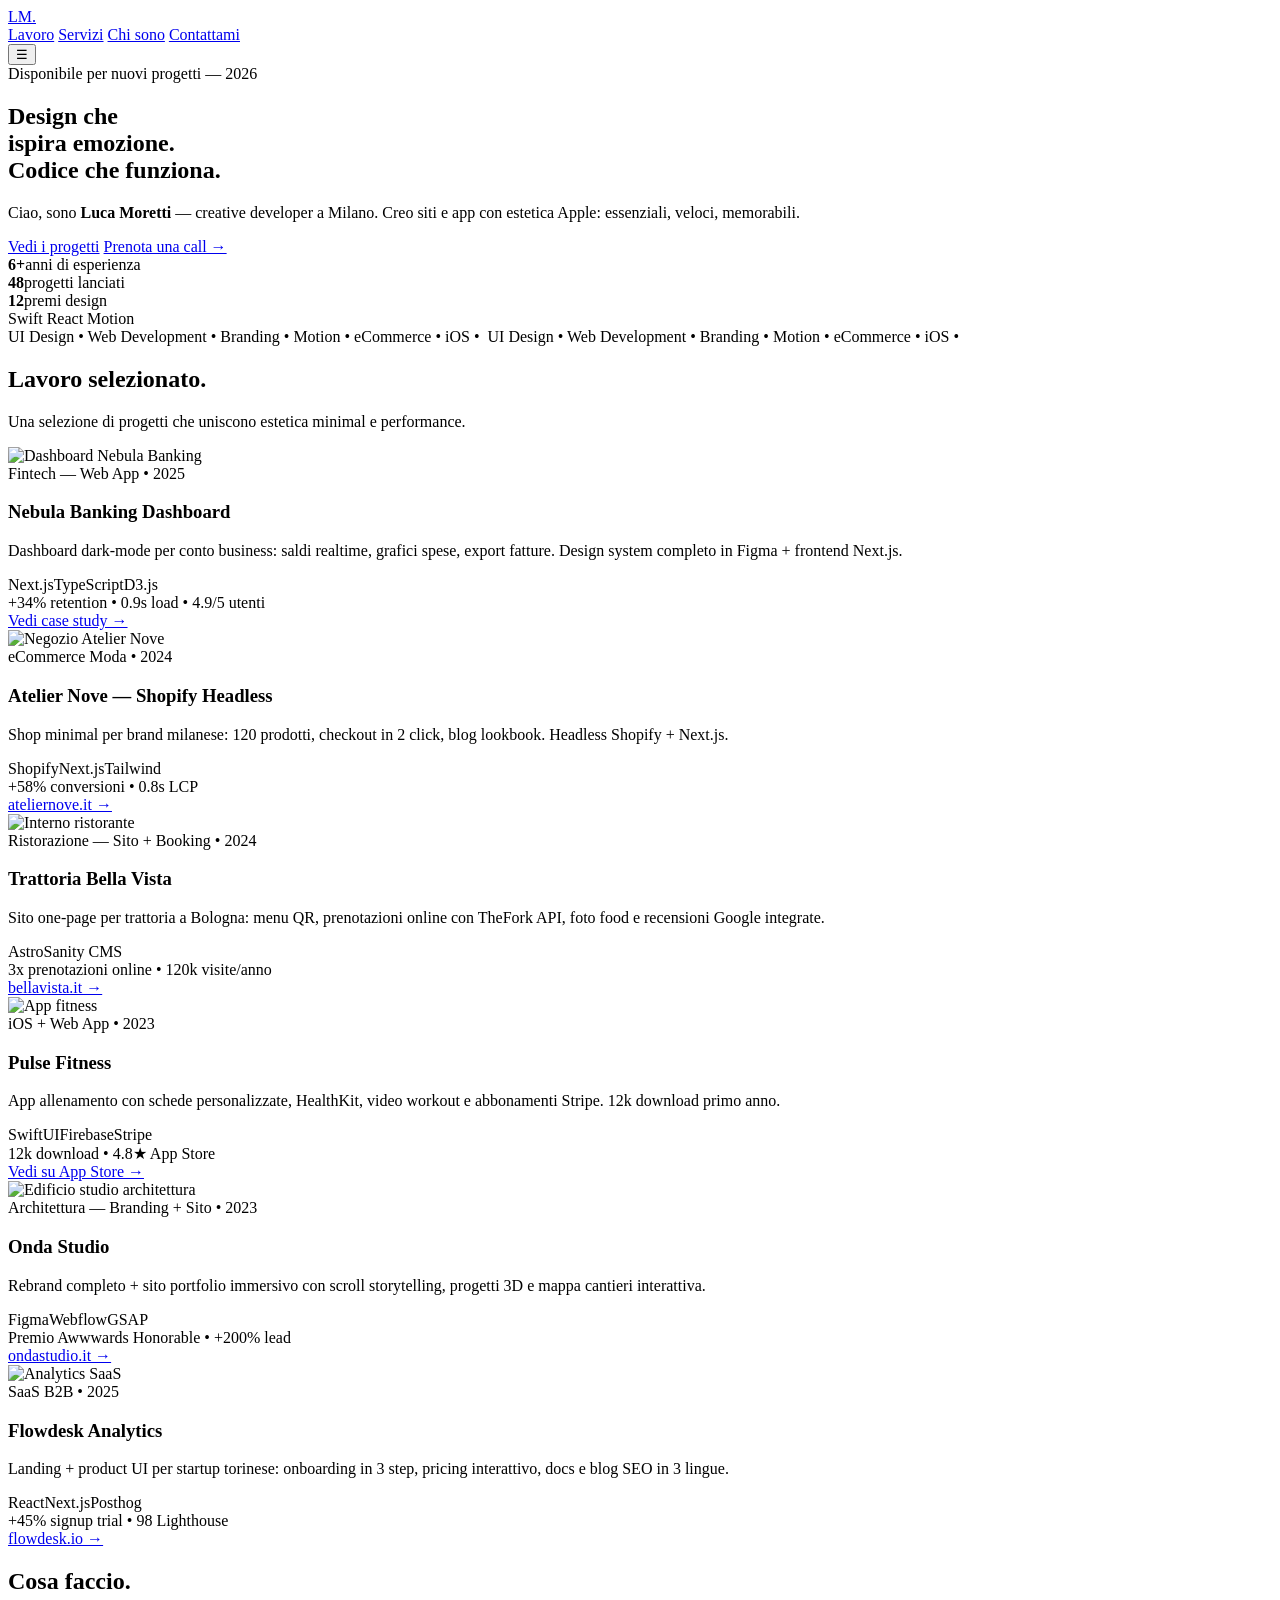
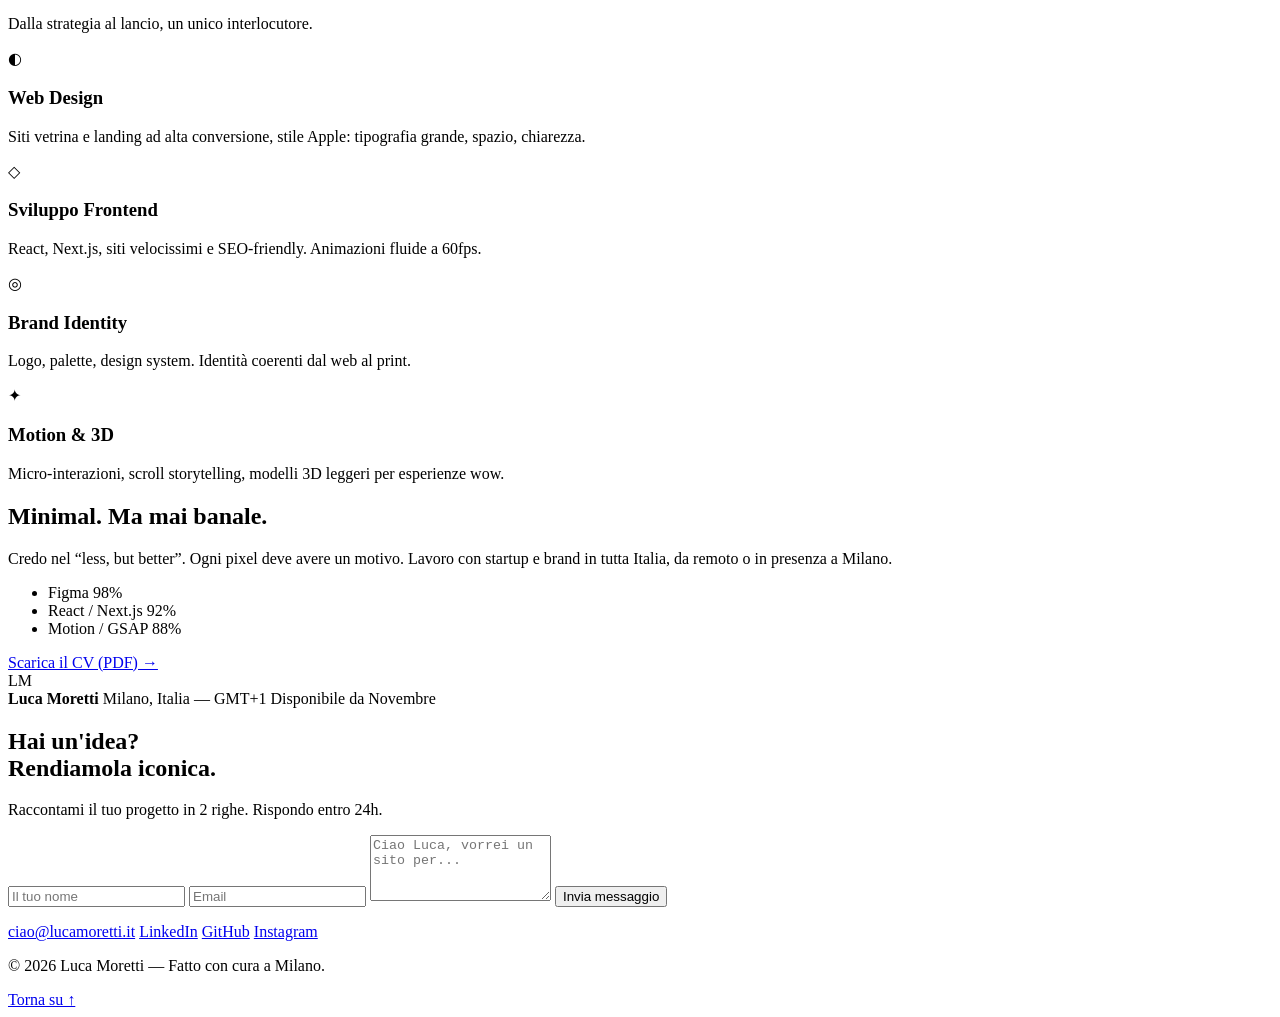
==== il-mio-sito/index.html @ 9b1bffd5 "Add files via upload" ====
<!DOCTYPE html>
<html lang="it">
<head>
<meta charset="UTF-8" />
<meta name="viewport" content="width=device-width, initial-scale=1.0" />
<title>Luca Moretti — Creative Developer & Designer</title>
<meta name="description" content="Portfolio di Luca Moretti, creative developer e designer. Progetti digitali moderni, interfacce eleganti, esperienze memorabili." />
<link rel="preconnect" href="https://fonts.googleapis.com">
<link rel="preconnect" href="https://fonts.gstatic.com" crossorigin>
<link href="https://fonts.googleapis.com/css2?family=Inter:wght@300;400;500;600;700;800&display=swap" rel="stylesheet">
<link rel="stylesheet" href="style.css" />
</head>
<body>
<header class="nav" id="nav">
  <div class="nav-inner">
    <a href="#" class="logo">LM<span>.</span></a>
    <nav class="nav-links" id="navLinks">
      <a href="#lavoro">Lavoro</a>
      <a href="#servizi">Servizi</a>
      <a href="#about">Chi sono</a>
      <a href="#contatti" class="btn-small">Contattami</a>
    </nav>
    <button class="menu-btn" id="menuBtn" aria-label="Menu">☰</button>
  </div>
</header>

<main>
<section class="hero">
  <div class="hero-badge reveal">Disponibile per nuovi progetti — 2026</div>
  <h1 class="reveal">Design che<br/><span class="gradient">ispira emozione.</span><br/>Codice che funziona.</h1>
  <p class="hero-sub reveal">Ciao, sono <strong>Luca Moretti</strong> — creative developer a Milano. Creo siti e app con estetica Apple: essenziali, veloci, memorabili.</p>
  <div class="hero-cta reveal">
    <a href="#lavoro" class="btn-primary">Vedi i progetti</a>
    <a href="#contatti" class="btn-secondary">Prenota una call →</a>
  </div>
  <div class="hero-stats reveal">
    <div><strong>6+</strong><span>anni di esperienza</span></div>
    <div><strong>48</strong><span>progetti lanciati</span></div>
    <div><strong>12</strong><span>premi design</span></div>
  </div>
  <div class="hero-visual reveal">
    <div class="glass-card">
      <div class="dots"><i></i><i></i><i></i></div>
      <div class="code-line w90"></div>
      <div class="code-line w70"></div>
      <div class="code-line w80"></div>
      <div class="pill-row">
        <span class="pill blue">Swift</span>
        <span class="pill violet">React</span>
        <span class="pill green">Motion</span>
      </div>
    </div>
    <div class="glow"></div>
  </div>
</section>

<section class="marquee" aria-hidden="true">
  <div class="marquee-track">
    <span>UI Design • Web Development • Branding • Motion • eCommerce • iOS •&nbsp;</span>
    <span>UI Design • Web Development • Branding • Motion • eCommerce • iOS •&nbsp;</span>
  </div>
</section>

<section id="lavoro" class="section">
  <div class="section-head reveal">
    <h2>Lavoro selezionato.</h2>
    <p>Una selezione di progetti che uniscono estetica minimal e performance.</p>
  </div>
  <div class="grid">
    <article class="card large reveal">
      <div class="card-img"><img src="https://images.unsplash.com/photo-1551288049-bebda4e38f71?w=900&q=80&auto=format&fit=crop" alt="Dashboard Nebula Banking" loading="lazy" /></div>
      <div class="card-body">
        <span class="tag">Fintech — Web App • 2025</span>
        <h3>Nebula Banking Dashboard</h3>
        <p>Dashboard dark-mode per conto business: saldi realtime, grafici spese, export fatture. Design system completo in Figma + frontend Next.js.</p>
        <div class="stack"><span>Next.js</span><span>TypeScript</span><span>D3.js</span></div>
        <div class="result">+34% retention • 0.9s load • 4.9/5 utenti</div>
        <a class="card-link" href="#contatti">Vedi case study →</a>
      </div>
    </article>
    <article class="card reveal">
      <div class="card-img"><img src="https://images.unsplash.com/photo-1441986300917-64674bd600d8?w=800&q=80&auto=format&fit=crop" alt="Negozio Atelier Nove" loading="lazy" /></div>
      <div class="card-body">
        <span class="tag">eCommerce Moda • 2024</span>
        <h3>Atelier Nove — Shopify Headless</h3>
        <p>Shop minimal per brand milanese: 120 prodotti, checkout in 2 click, blog lookbook. Headless Shopify + Next.js.</p>
        <div class="stack"><span>Shopify</span><span>Next.js</span><span>Tailwind</span></div>
        <div class="result">+58% conversioni • 0.8s LCP</div>
        <a class="card-link" href="#contatti">ateliernove.it →</a>
      </div>
    </article>
    <article class="card reveal">
      <div class="card-img"><img src="https://images.unsplash.com/photo-1517248135467-4c7edcad34c4?w=800&q=80&auto=format&fit=crop" alt="Interno ristorante" loading="lazy" /></div>
      <div class="card-body">
        <span class="tag">Ristorazione — Sito + Booking • 2024</span>
        <h3>Trattoria Bella Vista</h3>
        <p>Sito one-page per trattoria a Bologna: menu QR, prenotazioni online con TheFork API, foto food e recensioni Google integrate.</p>
        <div class="stack"><span>Astro</span><span>Sanity CMS</span></div>
        <div class="result">3x prenotazioni online • 120k visite/anno</div>
        <a class="card-link" href="#contatti">bellavista.it →</a>
      </div>
    </article>
    <article class="card reveal">
      <div class="card-img"><img src="https://images.unsplash.com/photo-1571019613454-1cb2f99b2d8b?w=800&q=80&auto=format&fit=crop" alt="App fitness" loading="lazy" /></div>
      <div class="card-body">
        <span class="tag">iOS + Web App • 2023</span>
        <h3>Pulse Fitness</h3>
        <p>App allenamento con schede personalizzate, HealthKit, video workout e abbonamenti Stripe. 12k download primo anno.</p>
        <div class="stack"><span>SwiftUI</span><span>Firebase</span><span>Stripe</span></div>
        <div class="result">12k download • 4.8★ App Store</div>
        <a class="card-link" href="#contatti">Vedi su App Store →</a>
      </div>
    </article>
    <article class="card reveal">
      <div class="card-img"><img src="https://images.unsplash.com/photo-1486406146926-c627a92ad1ab?w=800&q=80&auto=format&fit=crop" alt="Edificio studio architettura" loading="lazy" /></div>
      <div class="card-body">
        <span class="tag">Architettura — Branding + Sito • 2023</span>
        <h3>Onda Studio</h3>
        <p>Rebrand completo + sito portfolio immersivo con scroll storytelling, progetti 3D e mappa cantieri interattiva.</p>
        <div class="stack"><span>Figma</span><span>Webflow</span><span>GSAP</span></div>
        <div class="result">Premio Awwwards Honorable • +200% lead</div>
        <a class="card-link" href="#contatti">ondastudio.it →</a>
      </div>
    </article>
    <article class="card reveal">
      <div class="card-img"><img src="https://images.unsplash.com/photo-1460925895917-afdab827c52f?w=800&q=80&auto=format&fit=crop" alt="Analytics SaaS" loading="lazy" /></div>
      <div class="card-body">
        <span class="tag">SaaS B2B • 2025</span>
        <h3>Flowdesk Analytics</h3>
        <p>Landing + product UI per startup torinese: onboarding in 3 step, pricing interattivo, docs e blog SEO in 3 lingue.</p>
        <div class="stack"><span>React</span><span>Next.js</span><span>Posthog</span></div>
        <div class="result">+45% signup trial • 98 Lighthouse</div>
        <a class="card-link" href="#contatti">flowdesk.io →</a>
      </div>
    </article>
  </div>
</section>

<section id="servizi" class="section dark-panel">
  <div class="section-head reveal">
    <h2>Cosa faccio.</h2>
    <p>Dalla strategia al lancio, un unico interlocutore.</p>
  </div>
  <div class="services">
    <div class="service reveal"><div class="icon">◐</div><h3>Web Design</h3><p>Siti vetrina e landing ad alta conversione, stile Apple: tipografia grande, spazio, chiarezza.</p></div>
    <div class="service reveal"><div class="icon">◇</div><h3>Sviluppo Frontend</h3><p>React, Next.js, siti velocissimi e SEO-friendly. Animazioni fluide a 60fps.</p></div>
    <div class="service reveal"><div class="icon">◎</div><h3>Brand Identity</h3><p>Logo, palette, design system. Identità coerenti dal web al print.</p></div>
    <div class="service reveal"><div class="icon">✦</div><h3>Motion & 3D</h3><p>Micro-interazioni, scroll storytelling, modelli 3D leggeri per esperienze wow.</p></div>
  </div>
</section>

<section id="about" class="section about">
  <div class="about-text reveal">
    <h2>Minimal. Ma mai banale.</h2>
    <p>Credo nel “less, but better”. Ogni pixel deve avere un motivo. Lavoro con startup e brand in tutta Italia, da remoto o in presenza a Milano.</p>
    <ul class="skills">
      <li>Figma <span>98%</span><div class="bar"><i style="width:98%"></i></div></li>
      <li>React / Next.js <span>92%</span><div class="bar"><i style="width:92%"></i></div></li>
      <li>Motion / GSAP <span>88%</span><div class="bar"><i style="width:88%"></i></div></li>
    </ul>
    <a href="#contatti" class="link">Scarica il CV (PDF) →</a>
  </div>
  <div class="about-photo reveal">
    <div class="avatar">LM</div>
    <div class="about-card">
      <strong>Luca Moretti</strong>
      <span>Milano, Italia — GMT+1</span>
      <span class="status"><i></i> Disponibile da Novembre</span>
    </div>
  </div>
</section>

<section id="contatti" class="section cta-section">
  <div class="cta-box reveal">
    <h2>Hai un'idea?<br/>Rendiamola iconica.</h2>
    <p>Raccontami il tuo progetto in 2 righe. Rispondo entro 24h.</p>
    <form id="contactForm" class="form">
      <input type="text" id="name" placeholder="Il tuo nome" required />
      <input type="email" id="email" placeholder="Email" required />
      <textarea id="msg" rows="4" placeholder="Ciao Luca, vorrei un sito per..." required></textarea>
      <button type="submit" class="btn-primary full">Invia messaggio</button>
      <p class="form-note" id="formNote"></p>
    </form>
    <div class="contacts">
      <a href="mailto:ciao@lucamoretti.it">ciao@lucamoretti.it</a>
      <a href="#">LinkedIn</a>
      <a href="#">GitHub</a>
      <a href="#">Instagram</a>
    </div>
  </div>
</section>
</main>

<footer>
  <p>© 2026 Luca Moretti — Fatto con cura a Milano.</p>
  <a href="#" id="topBtn">Torna su ↑</a>
</footer>

<script src="script.js"></script>
</body>
</html>
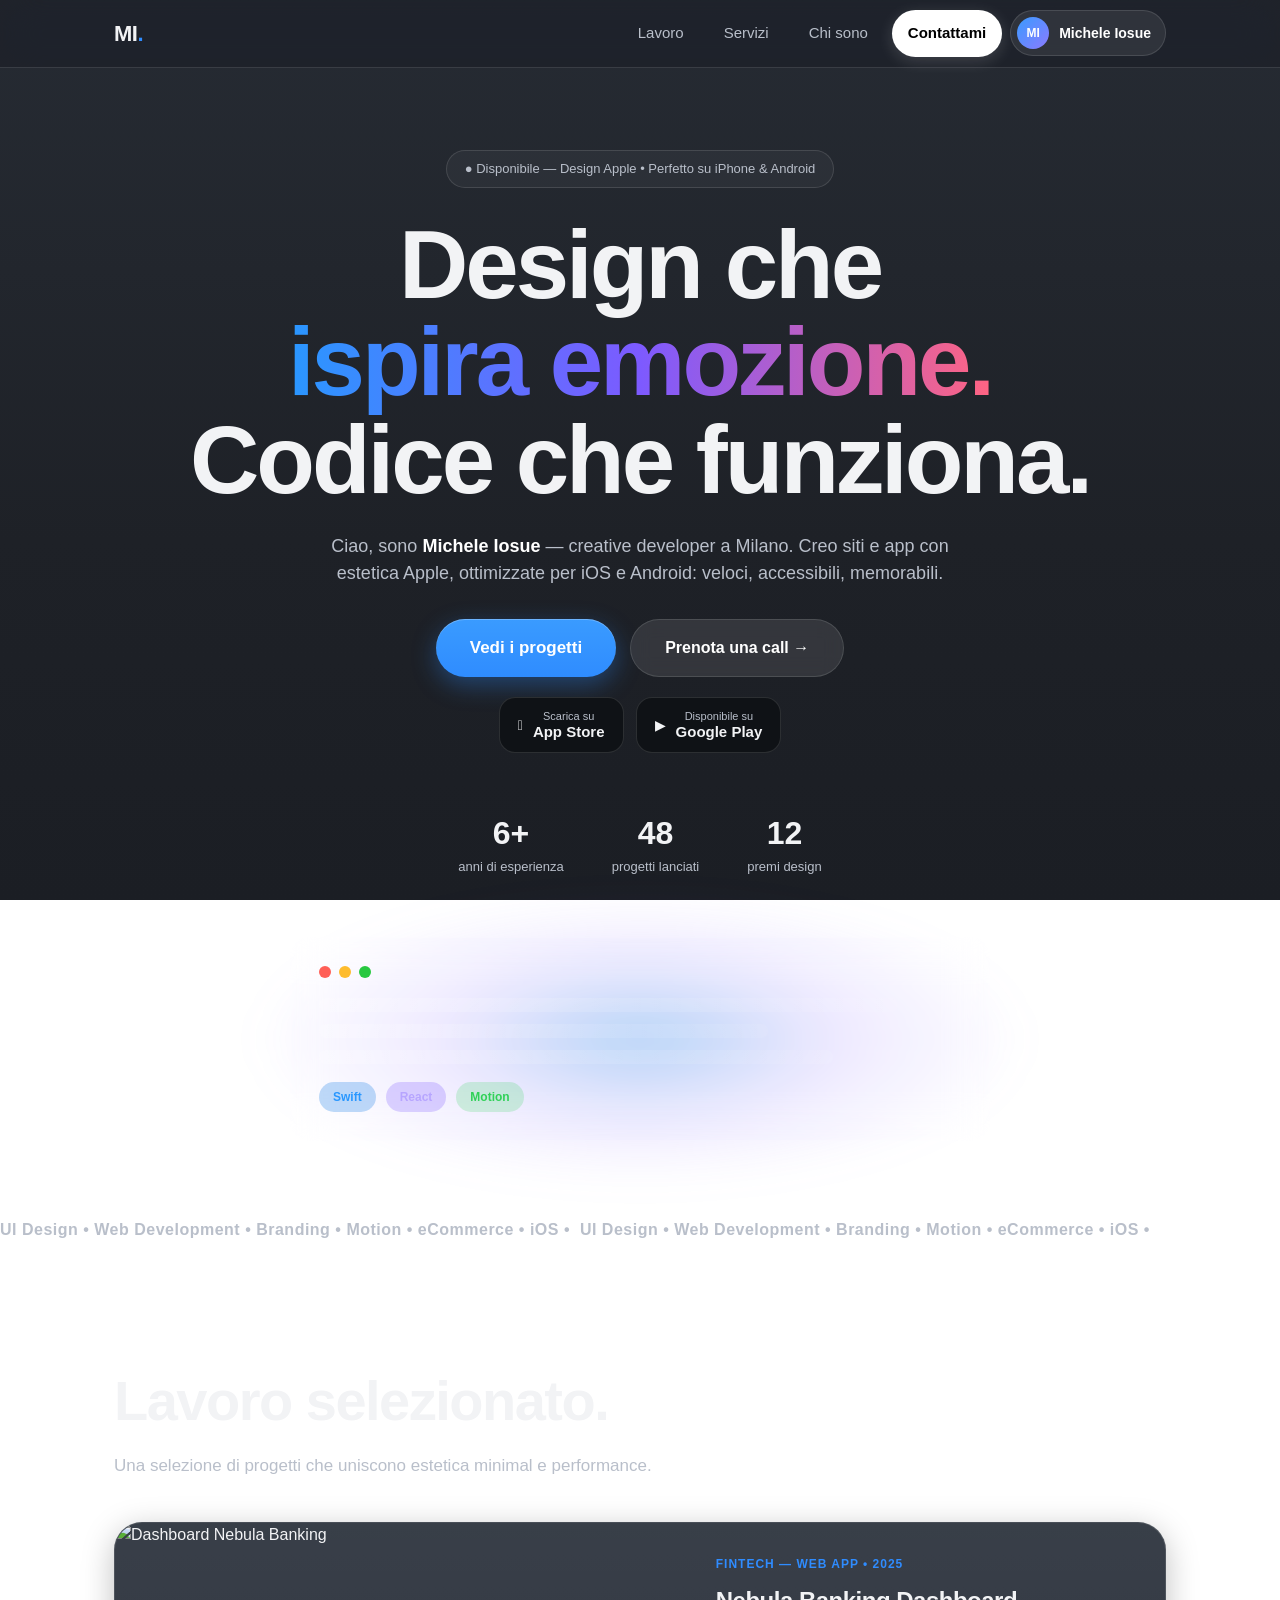
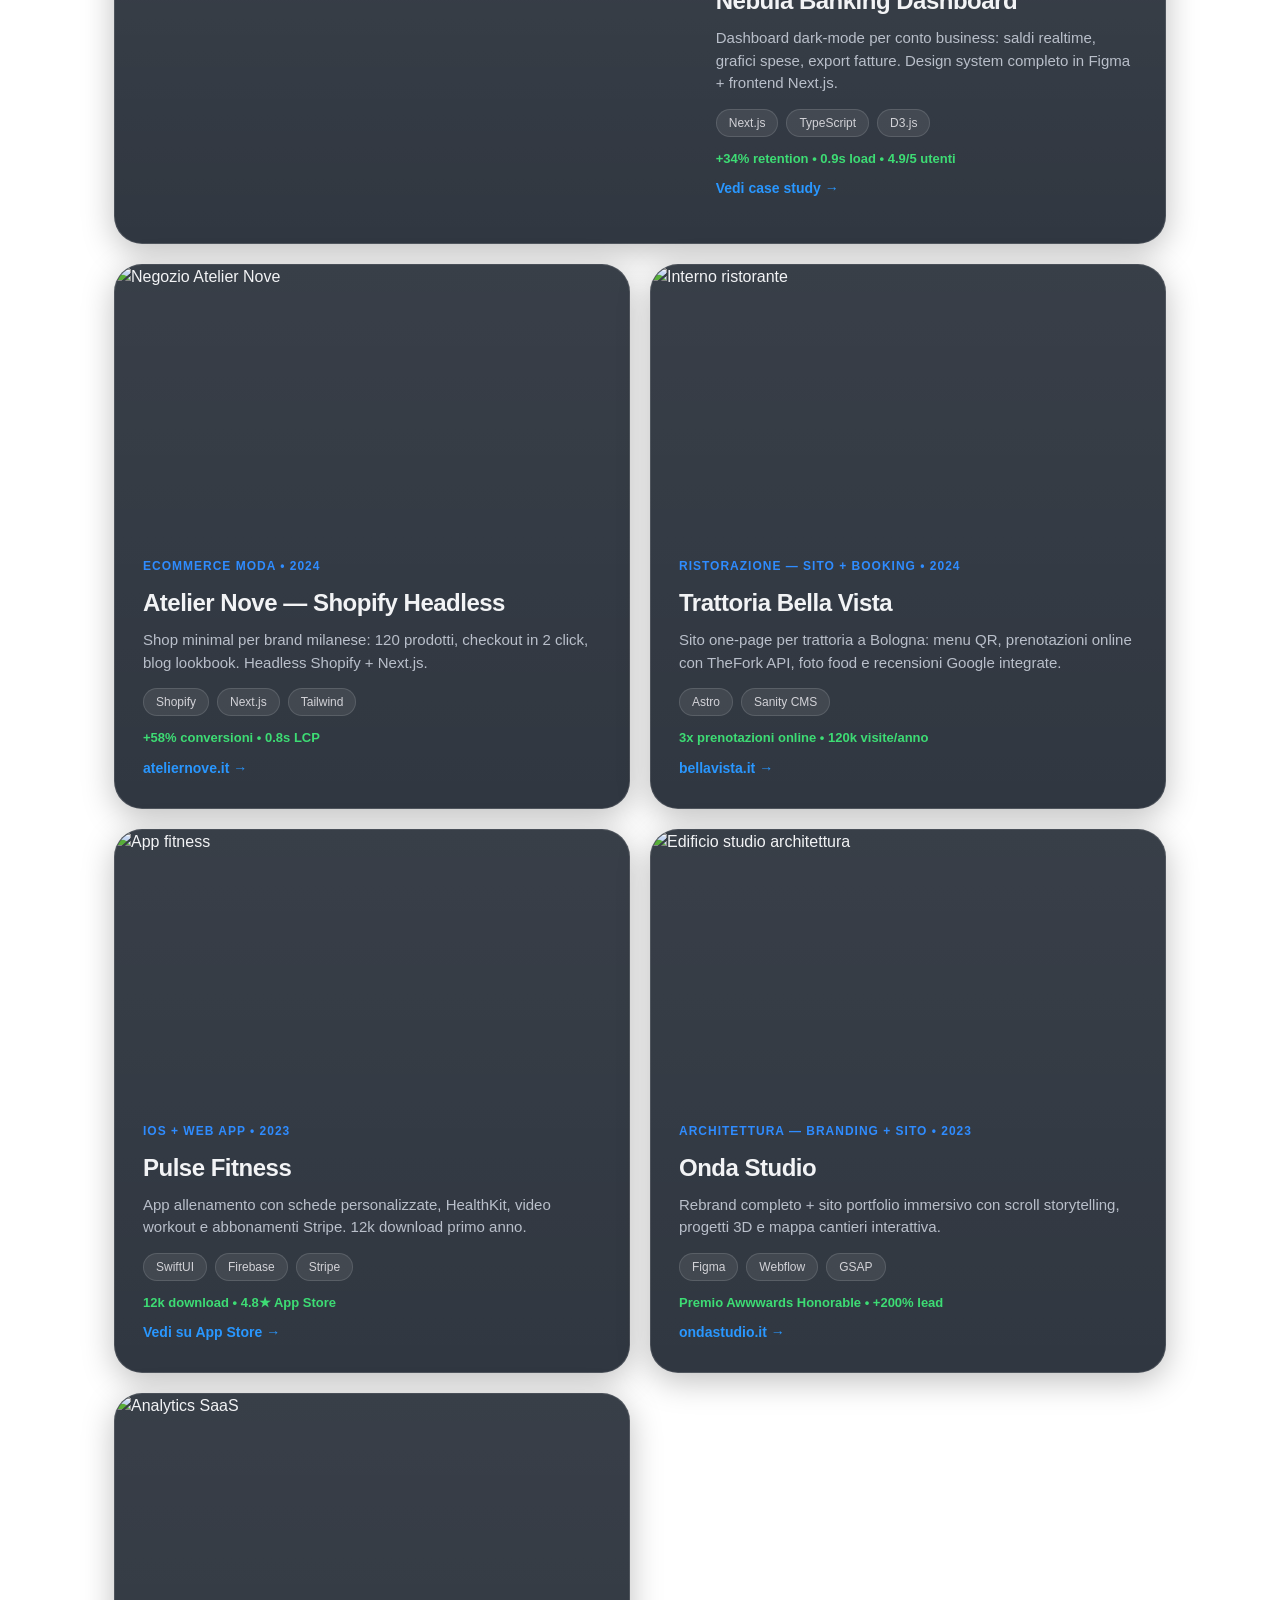
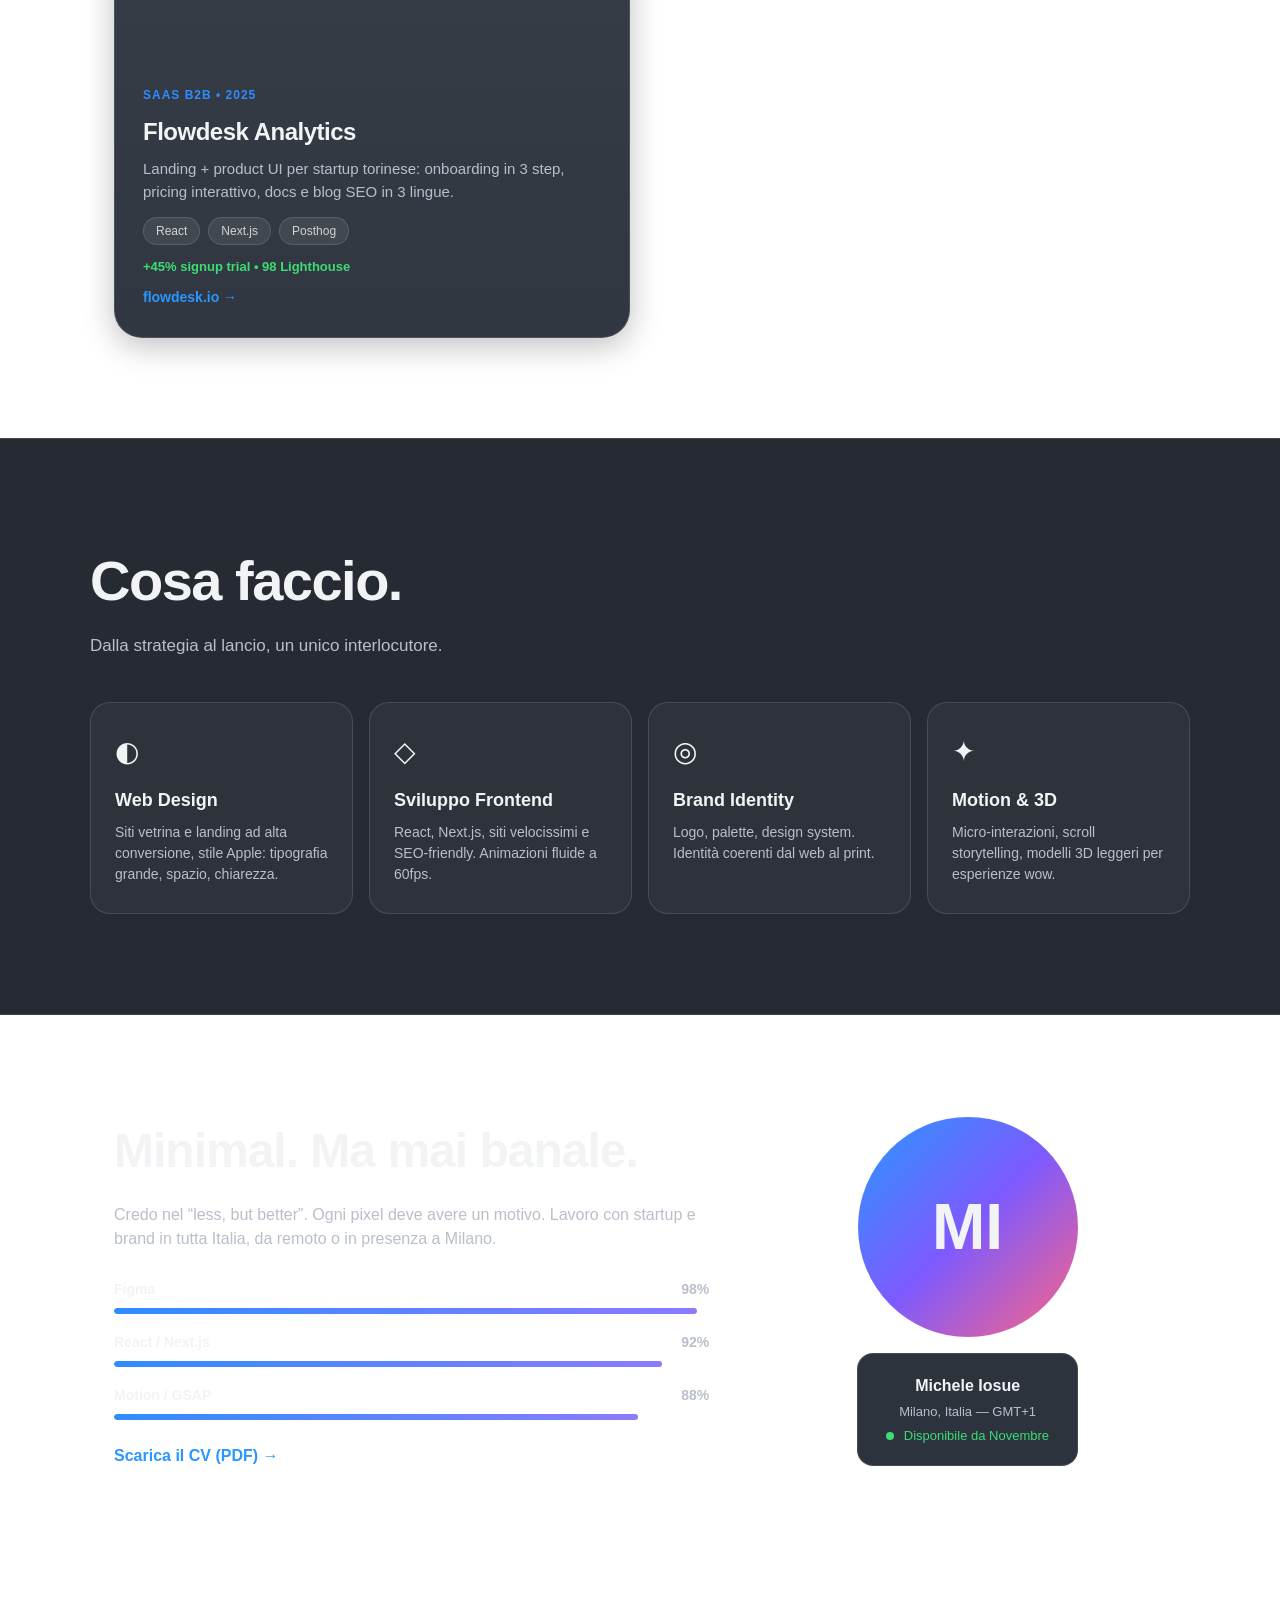
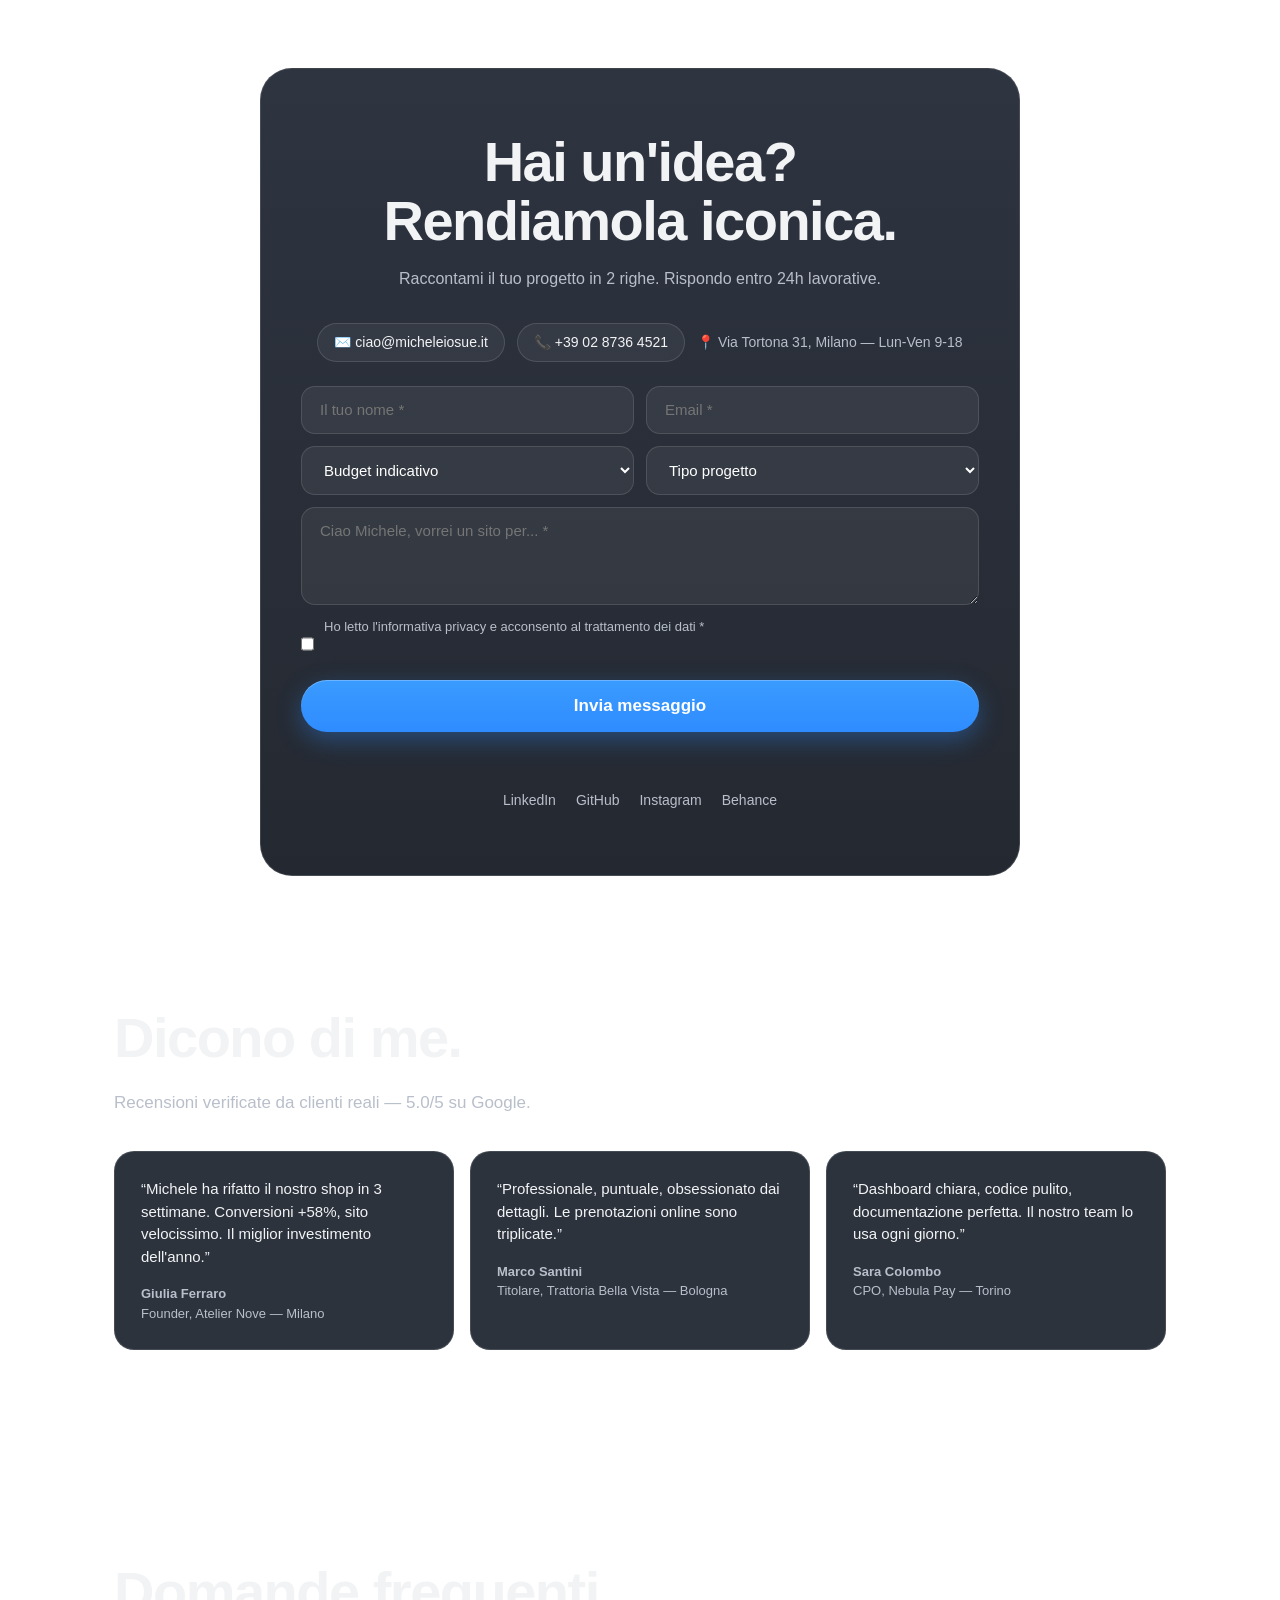
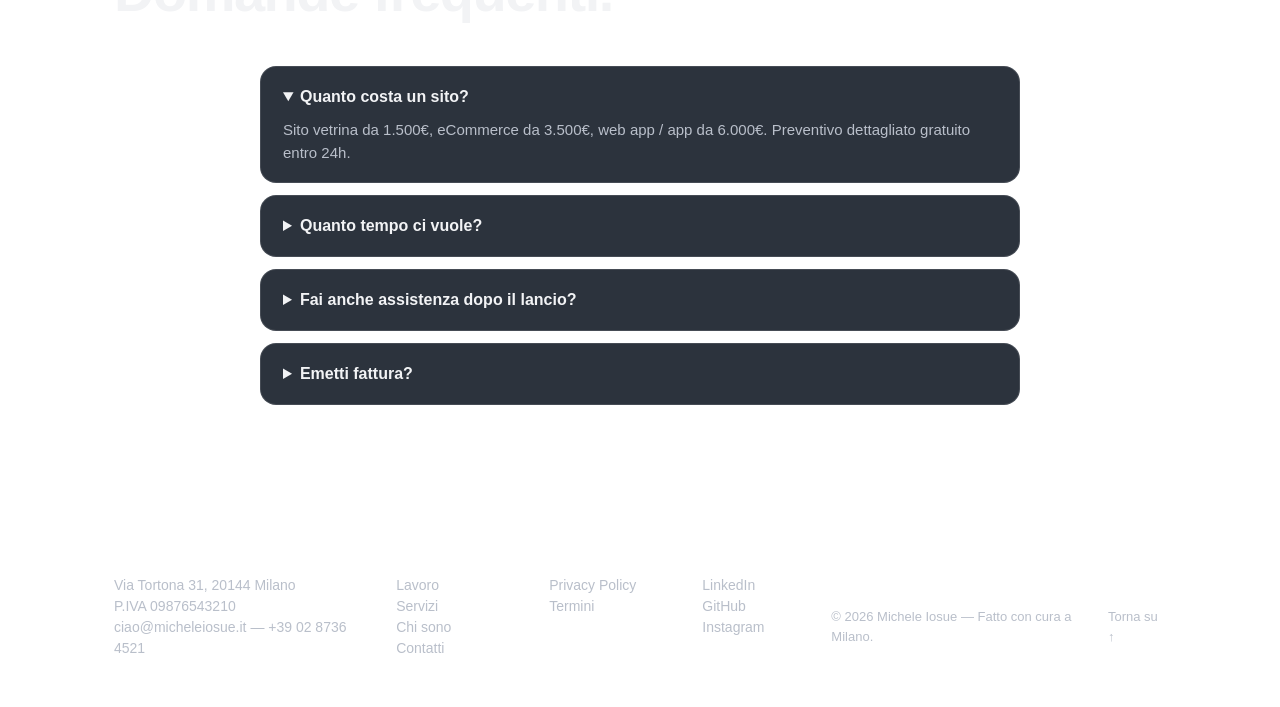
==== commit cb1a0391: "Add files via upload" ====
--- a/il-mio-sito/index.html
+++ b/il-mio-sito/index.html
@@ -3,35 +3,60 @@
 <head>
 <meta charset="UTF-8" />
 <meta name="viewport" content="width=device-width, initial-scale=1.0" />
-<title>Luca Moretti — Creative Developer & Designer</title>
-<meta name="description" content="Portfolio di Luca Moretti, creative developer e designer. Progetti digitali moderni, interfacce eleganti, esperienze memorabili." />
+<title>Michele Iosue — Creative Developer & Designer a Milano | Siti web, App, Branding</title>
+<meta name="description" content="Michele Iosue, creative developer e designer a Milano. Siti web veloci, eCommerce, app iOS e brand identity per startup e aziende in Italia. Preventivo in 24h." />
+<link rel="canonical" href="https://www.micheleiosue.it/" />
+<meta name="theme-color" content="#1e2127" />
+<meta name="mobile-web-app-capable" content="yes" />
+<meta name="apple-mobile-web-app-capable" content="yes" />
+<meta name="apple-mobile-web-app-status-bar-style" content="black-translucent" />
+<link rel="manifest" href="manifest.webmanifest" />
+<meta property="og:type" content="website" />
+<meta property="og:title" content="Michele Iosue — Creative Developer & Designer" />
+<meta property="og:description" content="Siti e app con estetica Apple: essenziali, veloci, memorabili. 48 progetti lanciati in 6 anni." />
+<meta property="og:image" content="https://www.micheleiosue.it/og-cover.jpg" />
+<meta property="og:url" content="https://www.micheleiosue.it/" />
+<meta name="twitter:card" content="summary_large_image" />
+<link rel="icon" type="image/svg+xml" href="favicon.svg" />
+<link rel="apple-touch-icon" href="favicon.svg" />
 <link rel="preconnect" href="https://fonts.googleapis.com">
 <link rel="preconnect" href="https://fonts.gstatic.com" crossorigin>
+<link rel="preconnect" href="https://images.unsplash.com">
 <link href="https://fonts.googleapis.com/css2?family=Inter:wght@300;400;500;600;700;800&display=swap" rel="stylesheet">
 <link rel="stylesheet" href="style.css" />
+<script type="application/ld+json">
+{"@context":"https://schema.org","@type":"ProfessionalService","name":"Michele Iosue — Creative Developer","address":{"@type":"PostalAddress","addressLocality":"Milano","addressCountry":"IT"},"email":"ciao@micheleiosue.it","telephone":"+39 02 8736 4521","url":"https://www.micheleiosue.it/","priceRange":"€€","openingHours":"Mo-Fr 09:00-18:00"}
+</script>
 </head>
 <body>
+<a class="skip" href="#lavoro">Salta ai progetti</a>
 <header class="nav" id="nav">
   <div class="nav-inner">
-    <a href="#" class="logo">LM<span>.</span></a>
+    <a href="#" class="logo">MI<span>.</span></a>
     <nav class="nav-links" id="navLinks">
       <a href="#lavoro">Lavoro</a>
       <a href="#servizi">Servizi</a>
       <a href="#about">Chi sono</a>
       <a href="#contatti" class="btn-small">Contattami</a>
+      <a href="#about" class="account-chip" aria-label="Account di Michele Iosue"><span class="account-avatar">MI</span><span class="account-name">Michele Iosue</span></a>
     </nav>
-    <button class="menu-btn" id="menuBtn" aria-label="Menu">☰</button>
+    <button class="menu-btn" id="menuBtn" aria-label="Apri menu" aria-expanded="false" aria-controls="navLinks">☰</button>
   </div>
 </header>
 
 <main>
 <section class="hero">
-  <div class="hero-badge reveal">Disponibile per nuovi progetti — 2026</div>
+  <div class="hero-badge reveal">● Disponibile — Design Apple • Perfetto su iPhone & Android</div>
   <h1 class="reveal">Design che<br/><span class="gradient">ispira emozione.</span><br/>Codice che funziona.</h1>
-  <p class="hero-sub reveal">Ciao, sono <strong>Luca Moretti</strong> — creative developer a Milano. Creo siti e app con estetica Apple: essenziali, veloci, memorabili.</p>
+  <p class="hero-sub reveal">Ciao, sono <strong>Michele Iosue</strong> — creative developer a Milano. Creo siti e app con estetica Apple, ottimizzate per iOS e Android: veloci, accessibili, memorabili.</p>
   <div class="hero-cta reveal">
     <a href="#lavoro" class="btn-primary">Vedi i progetti</a>
     <a href="#contatti" class="btn-secondary">Prenota una call →</a>
+  </div>
+  <div class="store-row reveal">
+    <a class="store-btn" href="#lavoro" aria-label="App iOS"><span><small>Scarica su</small><strong>App Store</strong></span></a>
+    <a class="store-btn" href="#lavoro" aria-label="App Android">▶<span><small>Disponibile su</small><strong>Google Play</strong></span></a>
+  </div>
   </div>
   <div class="hero-stats reveal">
     <div><strong>6+</strong><span>anni di esperienza</span></div>
@@ -161,9 +186,9 @@
     <a href="#contatti" class="link">Scarica il CV (PDF) →</a>
   </div>
   <div class="about-photo reveal">
-    <div class="avatar">LM</div>
+    <div class="avatar">MI</div>
     <div class="about-card">
-      <strong>Luca Moretti</strong>
+      <strong>Michele Iosue</strong>
       <span>Milano, Italia — GMT+1</span>
       <span class="status"><i></i> Disponibile da Novembre</span>
     </div>
@@ -173,27 +198,75 @@
 <section id="contatti" class="section cta-section">
   <div class="cta-box reveal">
     <h2>Hai un'idea?<br/>Rendiamola iconica.</h2>
-    <p>Raccontami il tuo progetto in 2 righe. Rispondo entro 24h.</p>
-    <form id="contactForm" class="form">
-      <input type="text" id="name" placeholder="Il tuo nome" required />
-      <input type="email" id="email" placeholder="Email" required />
-      <textarea id="msg" rows="4" placeholder="Ciao Luca, vorrei un sito per..." required></textarea>
-      <button type="submit" class="btn-primary full">Invia messaggio</button>
-      <p class="form-note" id="formNote"></p>
+    <p>Raccontami il tuo progetto in 2 righe. Rispondo entro 24h lavorative.</p>
+    <div class="contact-direct">
+      <a href="mailto:ciao@micheleiosue.it">✉️ ciao@micheleiosue.it</a>
+      <a href="tel:+390287364521">📞 +39 02 8736 4521</a>
+      <span>📍 Via Tortona 31, Milano — Lun-Ven 9-18</span>
+    </div>
+    <form id="contactForm" class="form" novalidate>
+      <div class="form-row">
+        <input type="text" id="name" name="name" placeholder="Il tuo nome *" autocomplete="name" required />
+        <input type="email" id="email" name="email" placeholder="Email *" autocomplete="email" required />
+      </div>
+      <div class="form-row">
+        <select id="budget" name="budget">
+          <option value="">Budget indicativo</option>
+          <option>1.500€ – 3.000€</option>
+          <option>3.000€ – 6.000€</option>
+          <option>6.000€ – 15.000€</option>
+          <option>15.000€+</option>
+        </select>
+        <select id="type" name="type">
+          <option value="">Tipo progetto</option>
+          <option>Sito vetrina</option>
+          <option>eCommerce</option>
+          <option>App iOS / Web App</option>
+          <option>Branding + Sito</option>
+        </select>
+      </div>
+      <textarea id="msg" name="message" rows="4" placeholder="Ciao Michele, vorrei un sito per... *" required minlength="10"></textarea>
+      <label class="privacy"><input type="checkbox" id="privacy" required /> Ho letto l'informativa privacy e acconsento al trattamento dei dati *</label>
+      <button type="submit" class="btn-primary full" id="submitBtn">Invia messaggio</button>
+      <p class="form-note" id="formNote" role="status"></p>
     </form>
     <div class="contacts">
-      <a href="mailto:ciao@lucamoretti.it">ciao@lucamoretti.it</a>
-      <a href="#">LinkedIn</a>
-      <a href="#">GitHub</a>
-      <a href="#">Instagram</a>
+      <a href="https://linkedin.com" rel="noopener" target="_blank">LinkedIn</a>
+      <a href="https://github.com" rel="noopener" target="_blank">GitHub</a>
+      <a href="https://instagram.com" rel="noopener" target="_blank">Instagram</a>
+      <a href="https://behance.net" rel="noopener" target="_blank">Behance</a>
     </div>
   </div>
 </section>
 </main>
 
-<footer>
-  <p>© 2026 Luca Moretti — Fatto con cura a Milano.</p>
-  <a href="#" id="topBtn">Torna su ↑</a>
+<section id="recensioni" class="section testimonials">
+  <div class="section-head reveal"><h2>Dicono di me.</h2><p>Recensioni verificate da clienti reali — 5.0/5 su Google.</p></div>
+  <div class="testi-grid">
+    <blockquote class="testi reveal"><p>“Michele ha rifatto il nostro shop in 3 settimane. Conversioni +58%, sito velocissimo. Il miglior investimento dell'anno.”</p><footer><strong>Giulia Ferraro</strong><span>Founder, Atelier Nove — Milano</span></footer></blockquote>
+    <blockquote class="testi reveal"><p>“Professionale, puntuale, obsessionato dai dettagli. Le prenotazioni online sono triplicate.”</p><footer><strong>Marco Santini</strong><span>Titolare, Trattoria Bella Vista — Bologna</span></footer></blockquote>
+    <blockquote class="testi reveal"><p>“Dashboard chiara, codice pulito, documentazione perfetta. Il nostro team lo usa ogni giorno.”</p><footer><strong>Sara Colombo</strong><span>CPO, Nebula Pay — Torino</span></footer></blockquote>
+  </div>
+</section>
+
+<section class="section faq">
+  <div class="section-head reveal"><h2>Domande frequenti.</h2></div>
+  <div class="faq-list reveal">
+    <details open><summary>Quanto costa un sito?</summary><p>Sito vetrina da 1.500€, eCommerce da 3.500€, web app / app da 6.000€. Preventivo dettagliato gratuito entro 24h.</p></details>
+    <details><summary>Quanto tempo ci vuole?</summary><p>2-3 settimane per un sito vetrina, 4-6 per eCommerce o branding completo. Date di consegna scritte nel contratto.</p></details>
+    <details><summary>Fai anche assistenza dopo il lancio?</summary><p>Sì. Piano care da 49€/mese: aggiornamenti, backup, piccole modifiche e monitoraggio uptime.</p></details>
+    <details><summary>Emetti fattura?</summary><p>Sì, partita IVA regolare. Pagamento 30% acconto, 40% bozza, 30% lancio. Bonifico o Stripe.</p></details>
+  </div>
+</section>
+
+<footer class="site-footer">
+  <div class="footer-grid">
+    <div><strong>Michele Iosue Studio</strong><p>Via Tortona 31, 20144 Milano<br/>P.IVA 09876543210<br/>ciao@micheleiosue.it — +39 02 8736 4521</p></div>
+    <div><strong>Menu</strong><br/><a href="#lavoro">Lavoro</a><br/><a href="#servizi">Servizi</a><br/><a href="#about">Chi sono</a><br/><a href="#contatti">Contatti</a></div>
+    <div><strong>Legale</strong><br/><a href="privacy.html">Privacy Policy</a><br/><a href="#">Termini</a></div>
+    <div><strong>Social</strong><br/><a href="#">LinkedIn</a><br/><a href="#">GitHub</a><br/><a href="#">Instagram</a></div>
+  </div>
+  <div class="footer-bottom"><p>© <span id="year">2026</span> Michele Iosue — Fatto con cura a Milano.</p><a href="#" id="topBtn">Torna su ↑</a></div>
 </footer>
 
 <script src="script.js"></script>
--- a/il-mio-sito/style.css
+++ b/il-mio-sito/style.css
@@ -0,0 +1,206 @@
+*{margin:0;padding:0;box-sizing:border-box}
+:root{
+  --bg:#1e2127; --panel:#262b33; --card:#2c333d;
+  --text:#f2f3f5; --muted:#b9bfca; --line:rgba(255,255,255,.12);
+  --blue:#2f8cff; --violet:#8b7bff; --green:#3ddc74;
+  --radius:28px; --font:'Inter',-apple-system,BlinkMacSystemFont,'SF Pro Display','SF Pro Text',Roboto,'Segoe UI',sans-serif;
+}
+html{scroll-behavior:smooth;-webkit-text-size-adjust:100%}
+body{background:linear-gradient(180deg,#262b33 0%,#1e2127 60%,#1b1e24 100%);background-attachment:fixed;color:var(--text);font-family:var(--font);-webkit-font-smoothing:antialiased;-moz-osx-font-smoothing:grayscale;text-rendering:optimizeLegibility;overflow-x:hidden;line-height:1.5;-webkit-tap-highlight-color:transparent;touch-action:manipulation}
+img{max-width:100%;height:auto}
+a{color:inherit;text-decoration:none}
+button,input,select,textarea{font-family:inherit;min-height:48px}
+button{cursor:pointer;touch-action:manipulation}
+
+/* NAV */
+.nav{position:fixed;top:0;left:0;right:0;z-index:50;background:rgba(30,33,39,.82);border-bottom:1px solid var(--line);transition:.3s;padding-top:env(safe-area-inset-top)}
+@supports((backdrop-filter:blur(20px)) or (-webkit-backdrop-filter:blur(20px))){.nav{backdrop-filter:blur(20px) saturate(180%);-webkit-backdrop-filter:blur(20px) saturate(180%);background:rgba(30,33,39,.72)}}
+.nav-inner{max-width:1100px;margin:0 auto;padding:10px 24px;display:flex;align-items:center;justify-content:space-between;min-height:64px}
+.logo{font-weight:800;font-size:22px;letter-spacing:-.5px}
+.logo span{color:var(--blue)}
+.nav-links{display:flex;gap:8px;align-items:center;font-size:15px;color:var(--muted)}
+.nav-links a{padding:12px 16px;border-radius:999px}
+.nav-links a:hover{color:#fff;background:rgba(255,255,255,.08)}
+.nav-links a:active{transform:scale(.97)}
+.btn-small{background:#fff;color:#000!important;padding:12px 22px;border-radius:999px;font-weight:600;box-shadow:0 4px 16px rgba(255,255,255,.15)}
+.menu-btn{display:none;background:rgba(255,255,255,.08);border:1px solid var(--line);border-radius:12px;color:#fff;font-size:22px;cursor:pointer;width:48px;height:48px;align-items:center;justify-content:center}
+.account-chip{display:flex!important;align-items:center;gap:10px;background:rgba(255,255,255,.08);border:1px solid var(--line);border-radius:999px;padding:6px 14px 6px 6px!important}
+.account-avatar{width:32px;height:32px;border-radius:50%;background:linear-gradient(135deg,#3a9bff,#8b7bff);display:inline-flex;align-items:center;justify-content:center;font-size:12px;font-weight:800;color:#fff}
+.account-name{font-size:14px;font-weight:600;color:#fff;white-space:nowrap}
+
+/* HERO */
+.hero{max-width:1100px;margin:0 auto;padding:150px 24px 60px;text-align:center;position:relative}
+.hero-badge{display:inline-block;font-size:13px;color:var(--muted);border:1px solid var(--line);padding:8px 18px;border-radius:999px;background:rgba(255,255,255,.04);margin-bottom:28px}
+.hero h1{font-size:clamp(44px,8vw,96px);font-weight:800;letter-spacing:-3px;line-height:1.02}
+.gradient{background:linear-gradient(90deg,#2997ff,#7d5aff,#ff6482);-webkit-background-clip:text;background-clip:text;color:transparent}
+.hero-sub{max-width:620px;margin:24px auto 0;color:var(--muted);font-size:18px}
+.hero-sub strong{color:#fff}
+.hero-cta{margin-top:32px;display:flex;gap:14px;justify-content:center;flex-wrap:wrap}
+.btn-primary{background:linear-gradient(180deg,#3a9bff,#2f8cff);color:#fff;padding:16px 34px;border-radius:999px;font-weight:700;font-size:17px;border:none;cursor:pointer;display:inline-flex;align-items:center;justify-content:center;min-height:52px;transition:.25s;box-shadow:0 8px 24px rgba(47,140,255,.35),inset 0 1px 0 rgba(255,255,255,.25)}
+.btn-primary:hover{transform:translateY(-1px);box-shadow:0 12px 32px rgba(47,140,255,.45)}
+.btn-primary:active{transform:scale(.98)}
+.btn-secondary{background:rgba(255,255,255,.1);border:1px solid var(--line);color:#fff;padding:16px 34px;border-radius:999px;font-weight:600;min-height:52px;display:inline-flex;align-items:center;justify-content:center;transition:.25s;backdrop-filter:blur(10px)}
+.btn-secondary:hover{background:rgba(255,255,255,.16)}
+.store-row{display:flex;gap:12px;justify-content:center;flex-wrap:wrap;margin-top:20px}
+.store-btn{display:inline-flex;align-items:center;gap:10px;background:#0f1216;border:1px solid var(--line);border-radius:16px;padding:10px 18px;font-size:14px;line-height:1.2;min-height:56px}
+.store-btn small{display:block;font-size:11px;color:var(--muted)}
+.store-btn strong{font-size:15px}
+.hero-stats{display:flex;gap:48px;justify-content:center;margin-top:56px;flex-wrap:wrap}
+.hero-stats div{display:flex;flex-direction:column}
+.hero-stats strong{font-size:32px;font-weight:800}
+.hero-stats span{color:var(--muted);font-size:13px}
+
+/* Hero visual */
+.hero-visual{position:relative;max-width:700px;margin:60px auto 0;width:100%}
+.glass-card{background:rgba(255,255,255,.08);border:1px solid rgba(255,255,255,.14);border-radius:20px;padding:28px;text-align:left;backdrop-filter:blur(20px);position:relative;z-index:2}
+.dots{display:flex;gap:8px;margin-bottom:20px}
+.dots i{width:12px;height:12px;border-radius:50%;background:#333;display:block}
+.dots i:first-child{background:#ff5f57}.dots i:nth-child(2){background:#febc2e}.dots i:nth-child(3){background:#28c840}
+.code-line{height:14px;border-radius:7px;background:linear-gradient(90deg,rgba(255,255,255,.18),rgba(255,255,255,.06));margin-bottom:12px}
+.w90{width:90%}.w70{width:70%}.w80{width:80%}
+.pill-row{display:flex;gap:10px;margin-top:18px}
+.pill{font-size:12px;padding:6px 14px;border-radius:999px;font-weight:600}
+.blue{background:rgba(0,113,227,.25);color:#2997ff}.violet{background:rgba(125,90,255,.25);color:#b7a5ff}.green{background:rgba(48,209,88,.2);color:#30d158}
+.glow{position:absolute;inset:-40px;background:radial-gradient(ellipse at center,rgba(0,113,227,.35),rgba(125,90,255,.15),transparent 70%);filter:blur(20px);z-index:1}
+
+/* Marquee */
+.marquee{border-top:1px solid var(--line);border-bottom:1px solid var(--line);overflow:hidden;padding:16px 0;color:var(--muted);font-weight:600;letter-spacing:.5px;white-space:nowrap}
+.marquee-track{display:inline-block;animation:scroll 20s linear infinite}
+@keyframes scroll{to{transform:translateX(-50%)}}
+
+/* Sections */
+.section{max-width:1100px;margin:0 auto;padding:100px 24px}
+.section-head h2{font-size:clamp(32px,5vw,56px);font-weight:800;letter-spacing:-1.5px}
+.section-head p{color:var(--muted);margin-top:10px;font-size:17px}
+.grid{display:grid;grid-template-columns:1fr 1fr;gap:20px;margin-top:44px}
+.card{background:linear-gradient(180deg,rgba(255,255,255,.06),rgba(255,255,255,.02)),var(--card);border:1px solid var(--line);border-radius:var(--radius);overflow:hidden;transition:transform .3s,box-shadow .3s,border-color .3s;box-shadow:0 8px 32px rgba(0,0,0,.25)}
+@media(hover:hover){.card:hover{transform:translateY(-4px);border-color:rgba(255,255,255,.22);box-shadow:0 16px 48px rgba(0,0,0,.35)}}
+.card:active{transform:scale(.99)}
+.card.large{grid-column:1/-1;display:grid;grid-template-columns:1.2fr 1fr}
+.card-img{height:260px;overflow:hidden}
+.card-img img{width:100%;height:100%;object-fit:cover;display:block;transition:transform .5s}
+.card:hover .card-img img{transform:scale(1.04)}
+.card.large .card-img{height:100%;min-height:320px}
+.stack{display:flex;gap:8px;flex-wrap:wrap;margin-top:14px}
+.stack span{font-size:12px;background:rgba(255,255,255,.08);border:1px solid var(--line);padding:4px 12px;border-radius:999px;color:#d2d2d7}
+.result{margin-top:12px;font-size:13px;color:var(--green);font-weight:600}
+.card-link{display:inline-block;margin-top:10px;color:#2997ff;font-weight:600;font-size:14px}
+.card-body{padding:28px}
+.tag{font-size:12px;text-transform:uppercase;letter-spacing:1px;color:var(--blue);font-weight:700}
+.card-body h3{font-size:24px;margin:8px 0;font-weight:700;letter-spacing:-.5px}
+.card-body p{color:var(--muted);font-size:15px}
+
+/* Services */
+.dark-panel{background:var(--panel);max-width:none;border-top:1px solid var(--line);border-bottom:1px solid var(--line)}
+.dark-panel .section-head,.dark-panel .services{max-width:1100px;margin-left:auto;margin-right:auto}
+.services{display:grid;grid-template-columns:repeat(4,1fr);gap:16px;margin-top:44px}
+.service{background:rgba(255,255,255,.04);border:1px solid var(--line);border-radius:20px;padding:28px 24px;transition:.3s}
+.service:hover{background:rgba(255,255,255,.07)}
+.icon{font-size:28px;margin-bottom:14px}
+.service h3{font-size:18px;margin-bottom:8px}
+.service p{color:var(--muted);font-size:14px}
+
+/* About */
+.about{display:grid;grid-template-columns:1.2fr .8fr;gap:60px;align-items:center}
+.about h2{font-size:clamp(30px,4vw,48px);letter-spacing:-1px;margin-bottom:16px}
+.about p{color:var(--muted)}
+.skills{list-style:none;margin-top:28px;display:flex;flex-direction:column;gap:18px}
+.skills li{font-size:14px;font-weight:600}
+.skills span{float:right;color:var(--muted)}
+.bar{height:6px;background:rgba(255,255,255,.1);border-radius:3px;margin-top:8px;overflow:hidden}
+.bar i{display:block;height:100%;background:linear-gradient(90deg,var(--blue),var(--violet));border-radius:3px}
+.link{color:#2997ff;display:inline-block;margin-top:24px;font-weight:600}
+.about-photo{display:flex;flex-direction:column;gap:16px;align-items:center}
+.avatar{width:220px;height:220px;border-radius:50%;background:linear-gradient(135deg,#2997ff,#7d5aff,#ff6482);display:flex;align-items:center;justify-content:center;font-size:64px;font-weight:800}
+.about-card{background:var(--card);border:1px solid var(--line);border-radius:16px;padding:20px 28px;text-align:center;display:flex;flex-direction:column;gap:4px}
+.about-card span{color:var(--muted);font-size:13px}
+.status{color:var(--green)!important}
+.status i{display:inline-block;width:8px;height:8px;background:var(--green);border-radius:50%;margin-right:6px;animation:pulse 2s infinite}
+@keyframes pulse{50%{opacity:.4}}
+
+/* CTA */
+.cta-box{background:linear-gradient(180deg,#2e3440,#242931);border:1px solid var(--line);border-radius:32px;padding:64px 40px;text-align:center;max-width:760px;margin:0 auto;width:100%}
+.cta-box h2{font-size:clamp(32px,5vw,56px);letter-spacing:-1.5px;line-height:1.05}
+.cta-box>p{color:var(--muted);margin:16px 0 32px}
+.form{display:flex;flex-direction:column;gap:12px;text-align:left}
+.form input,.form textarea,.form select{background:rgba(255,255,255,.06);border:1px solid var(--line);border-radius:14px;padding:14px 18px;color:#fff;font-family:inherit;font-size:15px;outline:none;width:100%}
+.form select option{color:#000}
+.form input:focus,.form textarea:focus,.form select:focus{border-color:var(--blue)}
+.form-row{display:grid;grid-template-columns:1fr 1fr;gap:12px}
+@media(max-width:600px){.form-row{grid-template-columns:1fr}}
+.privacy{display:flex;gap:10px;align-items:flex-start;font-size:13px;color:var(--muted)}
+.privacy input{width:auto;margin-top:3px}
+.contact-direct{display:flex;gap:12px;justify-content:center;flex-wrap:wrap;margin-bottom:24px;font-size:14px}
+.contact-direct a{border:1px solid var(--line);padding:8px 16px;border-radius:999px;background:rgba(255,255,255,.05)}
+.contact-direct a:hover{background:rgba(255,255,255,.12)}
+.contact-direct span{color:var(--muted);align-self:center}
+.skip{position:absolute;left:-9999px;background:#fff;color:#000;padding:10px 18px;z-index:100;border-radius:0 0 12px 0}
+.skip:focus{left:0}
+a:focus-visible,button:focus-visible,input:focus-visible,textarea:focus-visible,select:focus-visible{outline:2px solid #2997ff;outline-offset:2px}
+.testimonials{padding-top:20px}
+.testi-grid{display:grid;grid-template-columns:repeat(3,1fr);gap:16px;margin-top:36px}
+.testi{background:var(--card);border:1px solid var(--line);border-radius:20px;padding:26px}
+.testi p{font-size:15px}
+.testi footer{margin-top:16px;display:flex;flex-direction:column;border:none;padding:0}
+.testi span{color:var(--muted);font-size:13px}
+.faq-list{max-width:760px;margin:32px auto 0;display:flex;flex-direction:column;gap:12px}
+.faq-list details{background:var(--card);border:1px solid var(--line);border-radius:16px;padding:18px 22px}
+.faq-list summary{cursor:pointer;font-weight:600}
+.faq-list p{color:var(--muted);margin-top:10px;font-size:15px}
+.site-footer{max-width:1100px;margin:0 auto;padding:48px 24px;border-top:1px solid var(--line)}
+.footer-grid{display:grid;grid-template-columns:2fr 1fr 1fr 1fr;gap:24px;color:var(--muted);font-size:14px}
+.footer-grid strong{color:#fff}
+.footer-grid a:hover{color:#fff}
+.footer-bottom{display:flex;justify-content:space-between;margin-top:32px;padding-top:20px;border-top:1px solid var(--line);color:var(--muted);font-size:13px}
+@media(max-width:800px){.testi-grid{grid-template-columns:1fr}.footer-grid{grid-template-columns:1fr 1fr}}
+.full{width:100%}
+.form-note{font-size:13px;color:var(--green);min-height:18px;text-align:center}
+.contacts{display:flex;gap:20px;justify-content:center;margin-top:28px;flex-wrap:wrap;font-size:14px;color:var(--muted)}
+.contacts a:hover{color:#fff}
+
+footer{max-width:1100px;margin:0 auto;padding:32px 24px 48px;display:flex;justify-content:space-between;color:var(--muted);font-size:13px;border-top:1px solid var(--line)}
+footer a:hover{color:#fff}
+
+/* Reveal */
+.reveal{opacity:0;transform:translateY(28px);transition:opacity .7s ease,transform .7s ease}
+.reveal.visible{opacity:1;transform:none}
+
+/* ===== RESPONSIVE COMPLETO ===== */
+@media(max-width:1024px){
+  .services{grid-template-columns:1fr 1fr}
+  .testi-grid{grid-template-columns:1fr 1fr}
+  .hero h1{letter-spacing:-2px}
+}
+@media(max-width:800px){
+  .section{padding:64px 20px}
+  .grid,.about{grid-template-columns:1fr}
+  .card.large{grid-template-columns:1fr}
+  .card.large .card-img{min-height:220px}
+  .card-img{height:200px}
+  .about{gap:32px}
+  .avatar{width:160px;height:160px;font-size:48px}
+  .nav-links{position:fixed;top:60px;right:0;left:0;background:#262b33;flex-direction:column;padding:24px;display:none;border-bottom:1px solid var(--line);gap:18px}
+  .nav-links.open{display:flex}
+  .menu-btn{display:block}
+  .cta-box{padding:40px 24px;border-radius:24px}
+  .hero{padding:120px 20px 40px}
+  .hero-stats{gap:24px}
+  .hero-stats strong{font-size:26px}
+  .hero-cta .btn-primary,.hero-cta .btn-secondary{width:100%;text-align:center}
+  .testi-grid{grid-template-columns:1fr}
+  .footer-bottom{flex-direction:column;gap:12px;text-align:center}
+}
+@media(max-width:520px){
+  .services{grid-template-columns:1fr}
+  .footer-grid{grid-template-columns:1fr}
+  .hero h1{font-size:clamp(36px,11vw,52px)}
+  .hero-sub{font-size:16px}
+  .card-body{padding:20px}
+  .form-row{grid-template-columns:1fr}
+  .contact-direct{font-size:13px}
+  .section-head h2{font-size:32px}
+}
+@media(prefers-reduced-motion:reduce){
+  *,*::before,*::after{animation-duration:.01ms!important;transition-duration:.01ms!important}
+  html{scroll-behavior:auto}
+}
